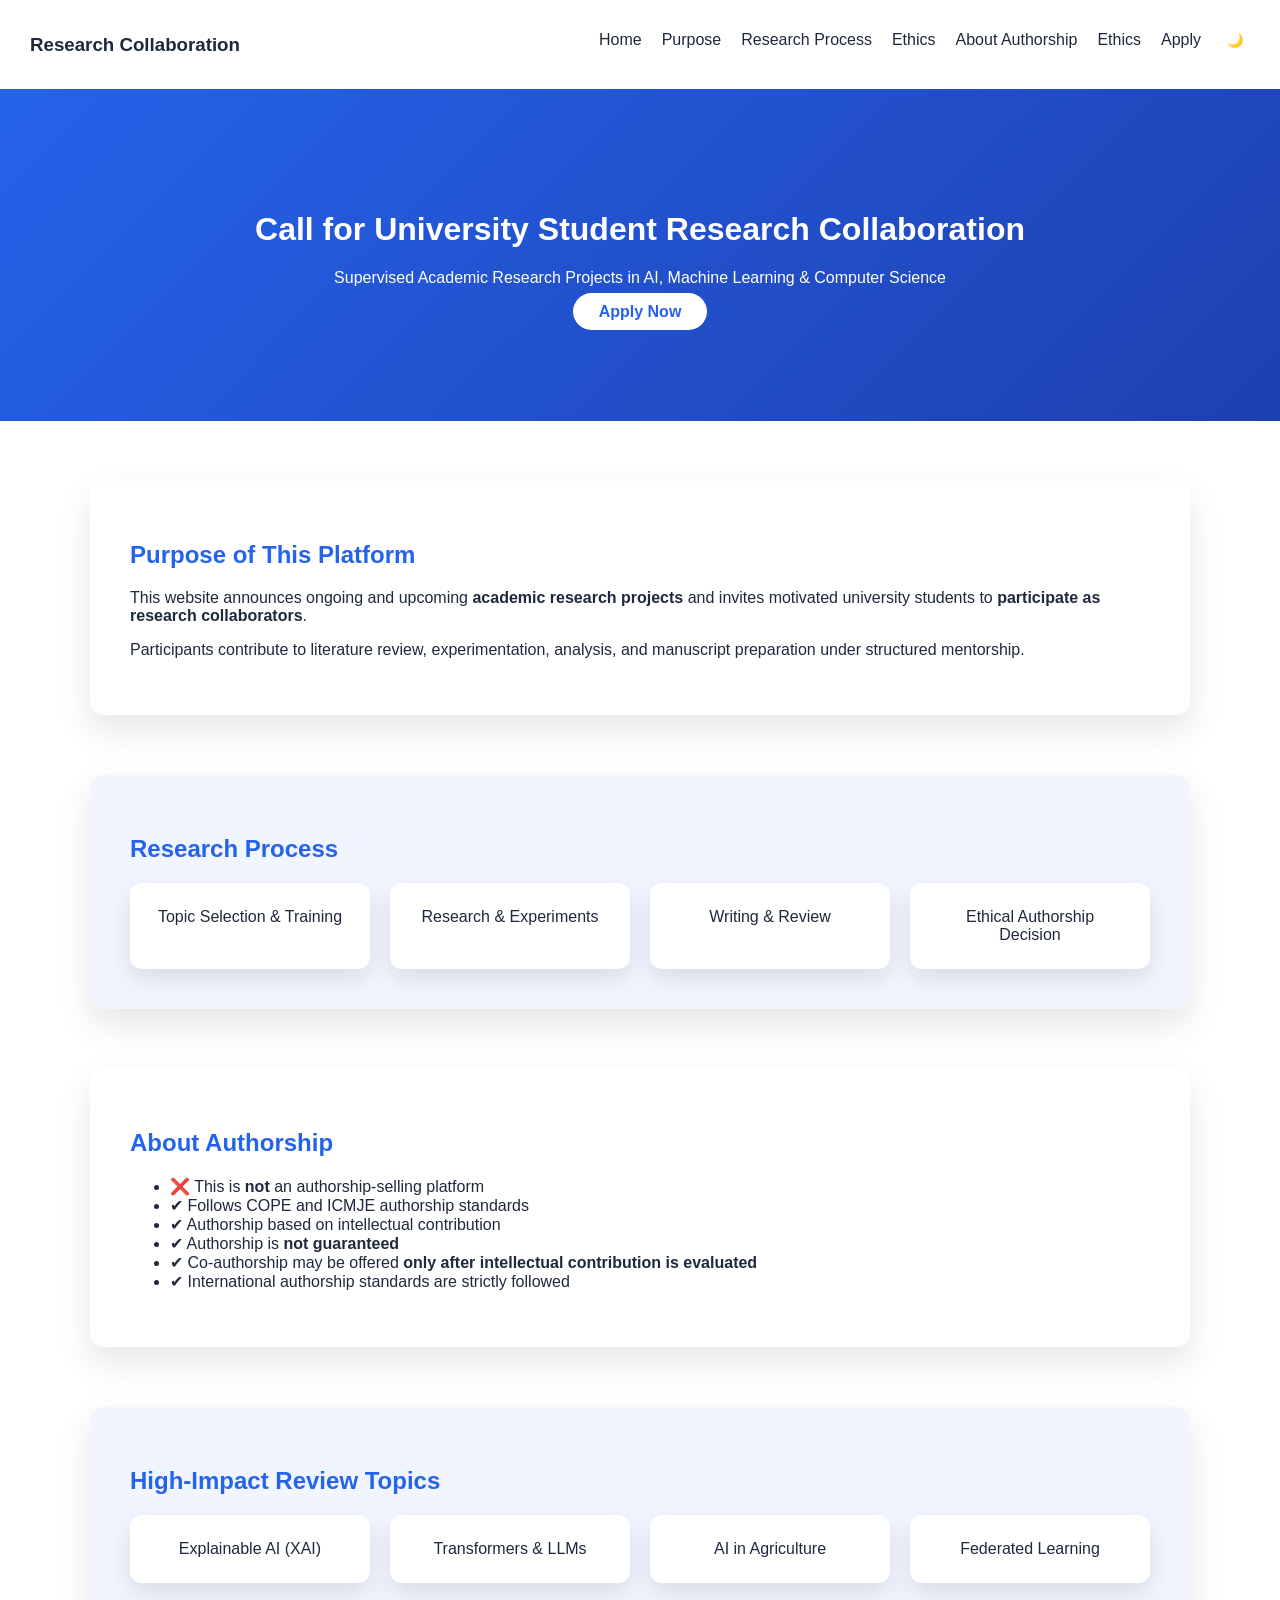
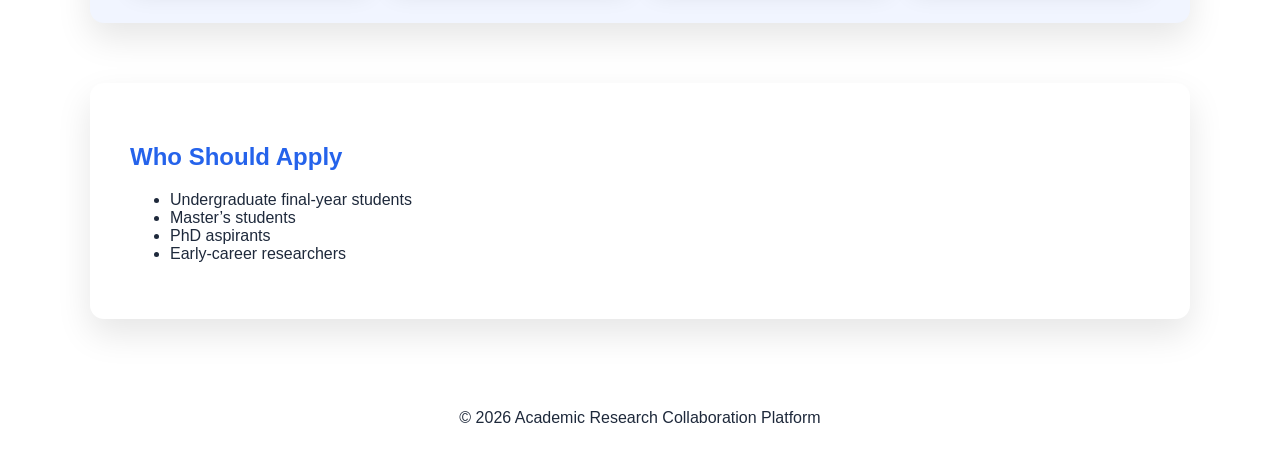
==== index.html @ e1be839b "first" ====
<!DOCTYPE html>
<html lang="en">
<head>
<meta charset="UTF-8">
<title>Call for Student Research Collaboration</title>
<meta name="viewport" content="width=device-width, initial-scale=1.0">
<link rel="stylesheet" href="style.css">
</head>

<body>

<nav>
  <h3>Research Collaboration</h3>
  <ul>
    <li><a href="#index.html">Home</a></li>
    <li><a href="#Purpose">Purpose</a></li>
    <li><a href="#Process">Research Process</a></li>
    <li><a href="#ethics">Ethics</a></li>
    <li><a href="#Authorship">About Authorship</a></li>
    <li><a href="ethics">Ethics</a></li>
    <li><a href="apply.html" Target = "_blank">Apply</a></li>
    <li><button id="darkToggle">🌙</button></li>
  </ul>
</nav>

<header class="hero fade-in">
  <h1>Call for University Student Research Collaboration</h1>
  <p>
    Supervised Academic Research Projects in AI, Machine Learning & Computer Science
  </p>
  <a href="apply.html" Target = "_blank" class="btn">Apply Now</a>
</header>

<section id="Purpose" class="section reveal">
  <h2>Purpose of This Platform</h2>
  <p>
    This website announces ongoing and upcoming <strong>academic research projects</strong>
    and invites motivated university students to <strong>participate as research collaborators</strong>.
  </p>
  <p>
    Participants contribute to literature review, experimentation, analysis, and manuscript preparation
    under structured mentorship.
  </p>
</section>

<!-- HOW IT WORKS -->
<section id ="Process" class="section alt reveal">
  <h2>Research Process</h2>
  <div class="grid">
    <div class="card">Topic Selection & Training</div>
    <div class="card">Research & Experiments</div>
    <div class="card">Writing & Review</div>
    <div class="card">Ethical Authorship Decision</div>
  </div>
</section>


<section id ="ethics" class="section  reveal">
  <h2>About Authorship</h2>
  <ul>
    <li>❌ This is <strong>not</strong> an authorship-selling platform</li>
    <li>✔ Follows COPE and ICMJE authorship standards</li>
   <li>✔ Authorship based on intellectual contribution</li>
    <li>✔ Authorship is <strong>not guaranteed</strong></li>
    <li>✔ Co-authorship may be offered <strong>only after intellectual contribution is evaluated</strong></li>
    <li>✔ International authorship standards are strictly followed</li>
  </ul>
</section>


<!-- TOPICS -->
<section class="section alt reveal">
  <h2>High-Impact Review Topics</h2>
  <div class="grid">
    <div class="card">Explainable AI (XAI)</div>
    <div class="card">Transformers & LLMs</div>
    <div class="card">AI in Agriculture</div>
    <div class="card">Federated Learning</div>
  </div>
</section>






<section class="section reveal">
  <h2>Who Should Apply</h2>
  <ul>
    <li>Undergraduate final-year students</li>
    <li>Master’s students</li>
    <li>PhD aspirants</li>
    <li>Early-career researchers</li>
  </ul>
</section>

<footer>
© 2026 Academic Research Collaboration Platform
</footer>

<script src="script.js"></script>
</body>
</html>
---- style.css ----
:root {
  --bg:#f8fafc;
  --text:#1e293b;
  --card:#ffffff;
  --primary:#2563eb;
}


* {
  box-sizing:border-box;
}



body.dark {
  --bg:#0f172a;
  --text:#e5e7eb;
  --card:#1e293b;
}

.section.alt {
  background:#f1f5ff;
}

body {
  margin:0;
  font-family:'Segoe UI',sans-serif;
  /*background:var(--bg);
  color:var(--text);*/
  transition:.3s;
  background:var(--light);
  color:#1e293b;
}

/* GRID */
.grid {
  display:grid;
  grid-template-columns:repeat(auto-fit,minmax(220px,1fr));
  gap:20px;
  margin-top:20px;
}

.btn {
  background:white;
  color:var(--primary);
  padding:10px 26px;
  border-radius:30px;
  text-decoration:none;
  font-weight:600;
  transition:.3s;
}

nav {
  display:flex;
  justify-content:space-between;
  padding:15px 30px;
  background:var(--card);
  position:sticky;
  top:0;
}

nav ul {
  list-style:none;
  display:flex;
  gap:20px;
}

nav a, nav button {
  color:var(--text);
  text-decoration:none;
  background:none;
  border:none;
  cursor:pointer;
}

.hero {
  padding:100px 20px;
  text-align:center;
  background:linear-gradient(135deg,#2563eb,#1e40af);
  color:white;
}


/* SECTIONS */
.section {
  max-width:1100px;
  margin:60px auto;
  padding:40px;
  background:white;
  border-radius:14px;
  box-shadow:0 15px 35px rgba(0,0,0,.1);
}

/*.section {
  max-width:1100px;
  margin:50px auto;
  padding:40px;
  background:var(--card);
  border-radius:14px;
}*/


h2 {
  color:var(--primary);
}



/*.grid {
  display:grid;
  grid-template-columns:repeat(auto-fit,minmax(240px,1fr));
  gap:20px;
}*/

.card {
  padding:25px;
  background:white;
  border-radius:12px;
  text-align:center;
  box-shadow:0 10px 25px rgba(0,0,0,.1);
  transition:.3s;
}


/*.card {
  padding:20px;
  border-radius:12px;
  background:var(--bg);
  transition:.3s;
}*/

.card:hover {
  transform:translateY(-8px);
}

.fade-in { animation:fade 1.5s; }
.reveal { opacity:0; transform:translateY(30px); transition:1s; }
.reveal.active { opacity:1; transform:none; }

@keyframes fade {
  from{opacity:0}
  to{opacity:1}
}

footer {
  text-align:center;
  padding:30px;
}
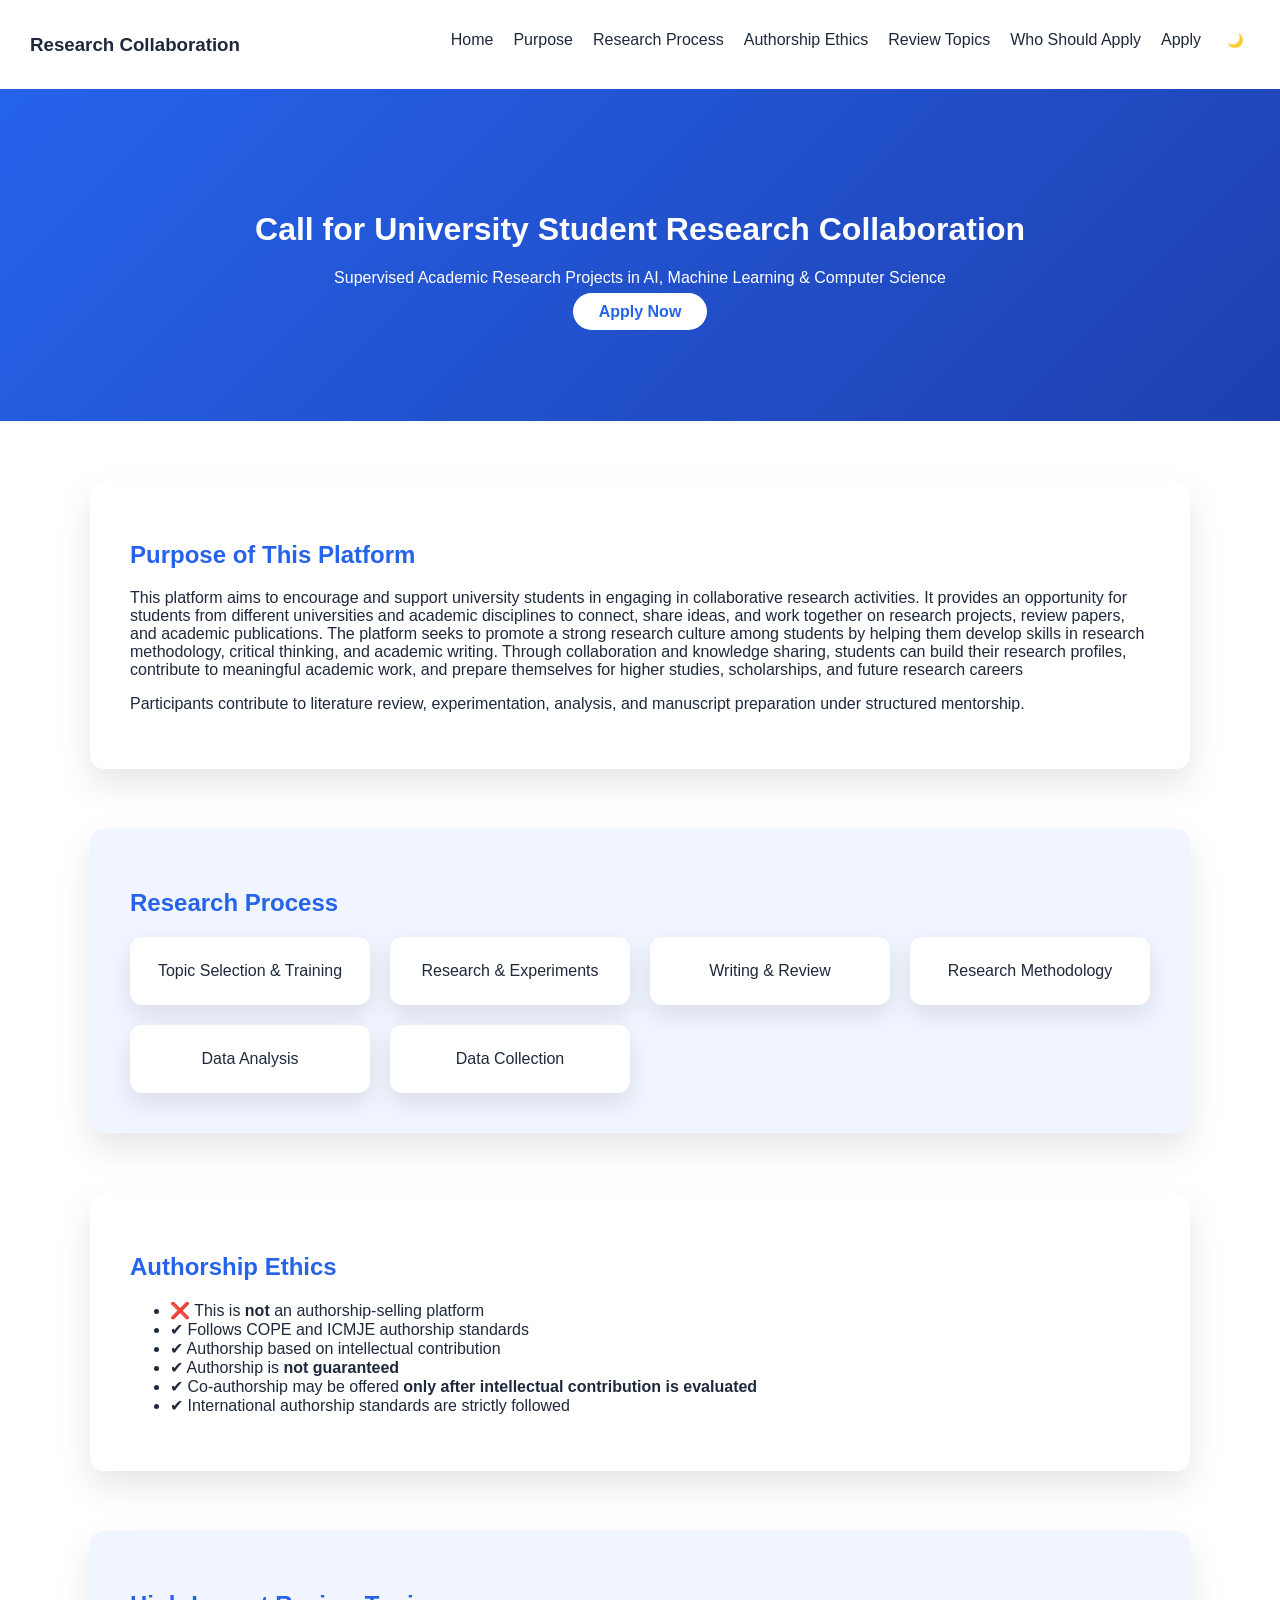
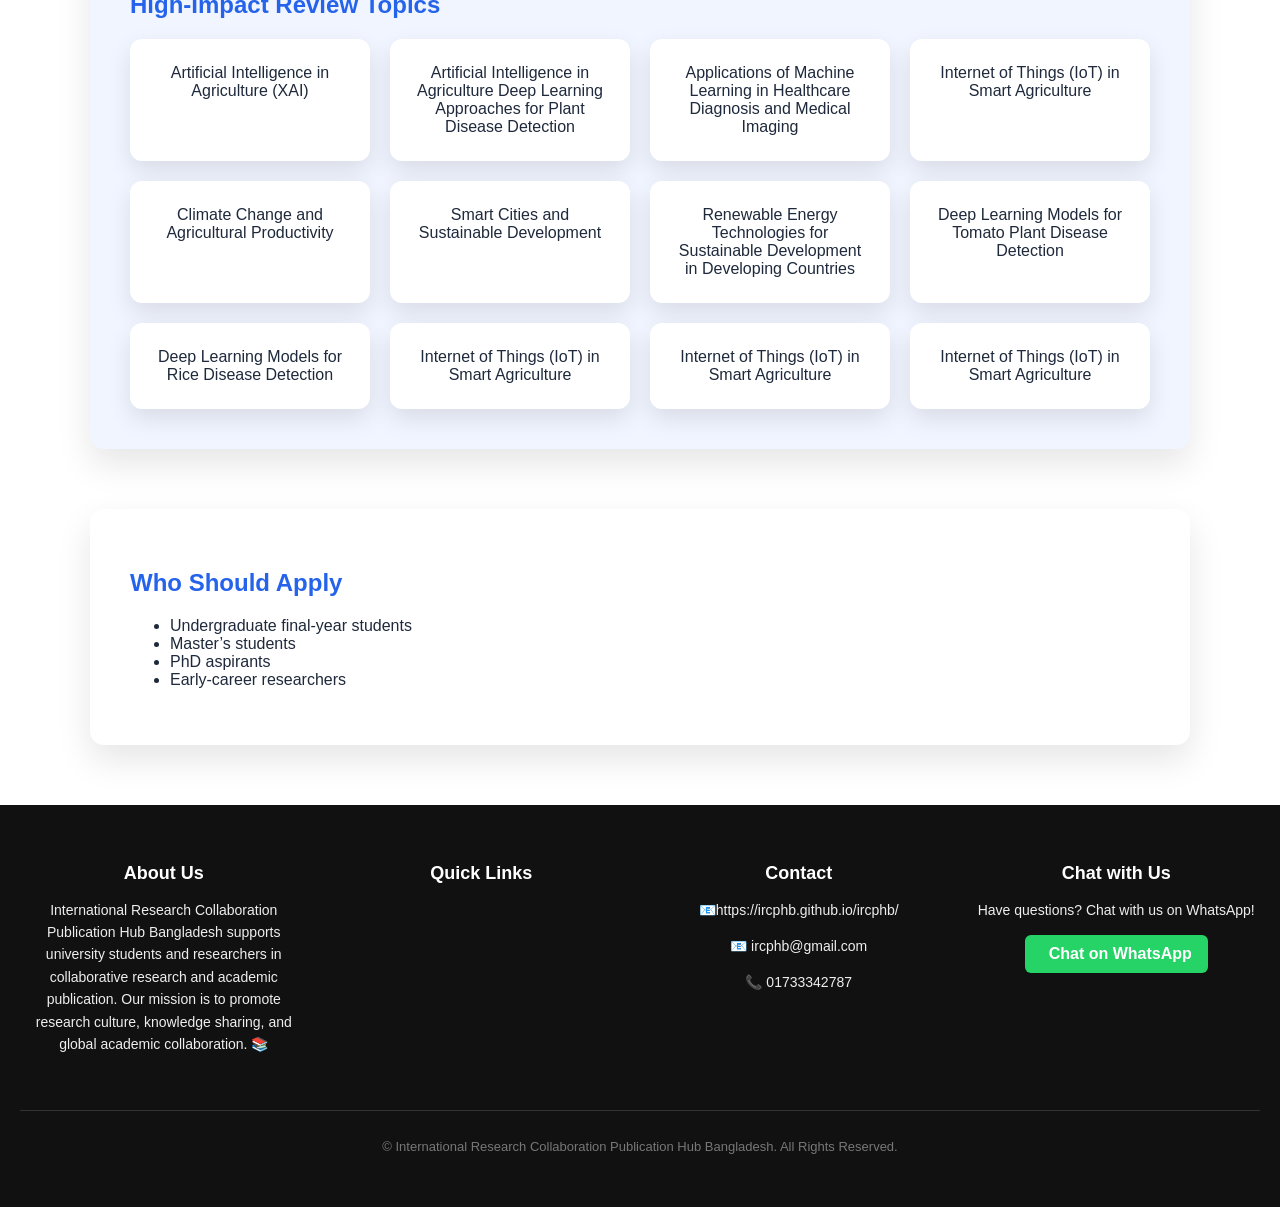
==== commit 652d6223: "update" ====
--- a/index.html
+++ b/index.html
@@ -9,15 +9,15 @@
 
 <body>
 
-<nav>
+<nav> 
   <h3>Research Collaboration</h3>
   <ul>
     <li><a href="#index.html">Home</a></li>
     <li><a href="#Purpose">Purpose</a></li>
     <li><a href="#Process">Research Process</a></li>
-    <li><a href="#ethics">Ethics</a></li>
-    <li><a href="#Authorship">About Authorship</a></li>
-    <li><a href="ethics">Ethics</a></li>
+    <li><a href="#ethics">Authorship Ethics</a></li>
+    <li><a href="#Review">Review Topics</a></li>
+    <li><a href="#Who">Who Should Apply</a></li>
     <li><a href="apply.html" Target = "_blank">Apply</a></li>
     <li><button id="darkToggle">🌙</button></li>
   </ul>
@@ -34,8 +34,8 @@
 <section id="Purpose" class="section reveal">
   <h2>Purpose of This Platform</h2>
   <p>
-    This website announces ongoing and upcoming <strong>academic research projects</strong>
-    and invites motivated university students to <strong>participate as research collaborators</strong>.
+    This platform aims to encourage and support university students in engaging in collaborative research activities. It provides an opportunity for students from different universities and academic disciplines to connect, share ideas, and work together on research projects, review papers, and academic publications. The platform seeks to promote a strong research culture among students by helping them develop skills in research methodology, critical thinking, and academic writing. Through collaboration and knowledge sharing, students can build their research profiles, contribute to meaningful academic work, and prepare themselves for higher studies, scholarships, and future research careers
+    
   </p>
   <p>
     Participants contribute to literature review, experimentation, analysis, and manuscript preparation
@@ -43,20 +43,22 @@
   </p>
 </section>
 
-<!-- HOW IT WORKS -->
+<!-- Process -->
 <section id ="Process" class="section alt reveal">
   <h2>Research Process</h2>
   <div class="grid">
     <div class="card">Topic Selection & Training</div>
     <div class="card">Research & Experiments</div>
     <div class="card">Writing & Review</div>
-    <div class="card">Ethical Authorship Decision</div>
+    <div class="card">Research Methodology</div>
+    <div class="card">Data Analysis</div>
+    <div class="card">Data Collection</div>
   </div>
 </section>
 
 
 <section id ="ethics" class="section  reveal">
-  <h2>About Authorship</h2>
+  <h2>Authorship Ethics</h2>
   <ul>
     <li>❌ This is <strong>not</strong> an authorship-selling platform</li>
     <li>✔ Follows COPE and ICMJE authorship standards</li>
@@ -69,13 +71,23 @@
 
 
 <!-- TOPICS -->
-<section class="section alt reveal">
+<section id ="Review" class="section alt reveal">
   <h2>High-Impact Review Topics</h2>
   <div class="grid">
-    <div class="card">Explainable AI (XAI)</div>
-    <div class="card">Transformers & LLMs</div>
-    <div class="card">AI in Agriculture</div>
-    <div class="card">Federated Learning</div>
+    <div class="card">Artificial Intelligence in Agriculture (XAI)</div>
+    <div class="card">Artificial Intelligence in Agriculture Deep Learning Approaches for Plant Disease Detection</div>
+    <div class="card">Applications of Machine Learning in Healthcare Diagnosis and Medical Imaging</div>
+    <div class="card">Internet of Things (IoT) in Smart Agriculture</div>
+<div class="card">Climate Change and Agricultural Productivity</div>
+<div class="card">Smart Cities and Sustainable Development</div>
+<div class="card">Renewable Energy Technologies for Sustainable Development in Developing Countries</div>
+<div class="card">Deep Learning Models for Tomato Plant Disease Detection</div>
+<div class="card">Deep Learning Models for Rice Disease Detection</div>
+<div class="card">Internet of Things (IoT) in Smart Agriculture</div>
+<div class="card">Internet of Things (IoT) in Smart Agriculture</div>
+<div class="card">Internet of Things (IoT) in Smart Agriculture</div>
+
+     
   </div>
 </section>
 
@@ -84,7 +96,7 @@
 
 
 
-<section class="section reveal">
+<section id ="Who" class="section reveal">
   <h2>Who Should Apply</h2>
   <ul>
     <li>Undergraduate final-year students</li>
@@ -94,9 +106,75 @@
   </ul>
 </section>
 
-<footer>
-© 2026 Academic Research Collaboration Platform
+
+
+
+<footer class="site-footer">
+
+  <div class="footer-top">
+
+    <!-- 1. About Section -->
+    <div class="footer-column">
+      <h3>About Us</h3>
+      <p>International Research Collaboration Publication Hub Bangladesh supports university students and researchers in 
+collaborative research and academic publication. Our mission is to promote
+ research culture, knowledge sharing, and global academic collaboration. 📚</p>
+      <div class="social-links">
+        <a href="#"><i class="fab fa-facebook-f"></i></a>
+        <a href="#"><i class="fab fa-instagram"></i></a>
+        <a href="#"><i class="fab fa-youtube"></i></a>
+        <a href="#"><i class="fab fa-twitter"></i></a>
+      </div>
+    </div>
+
+    <!-- 2. Quick Links -->
+    <div class="footer-column">
+      <h3>Quick Links</h3>
+      <ul>
+        <li><a href="#home"></a></li>
+        <li><a href="#kids"></a></li>
+        <li><a href="#courses"></a></li>
+        <li><a href="#contact"></a></li>
+      </ul>
+    </div>
+
+    <!-- 3. Contact Info -->
+    <div class="footer-column">
+      <h3>Contact</h3>
+       <p>📧https://ircphb.github.io/ircphb/</p>
+      <p>📧 ircphb@gmail.com</p>
+      <p>📞 01733342787</p>
+    </div>
+
+    <!-- WhatsApp Chat Column -->
+<div class="footer-column">
+  <h3>Chat with Us</h3>
+  <p>Have questions? Chat with us on WhatsApp!</p>
+  <a href="https://wa.me/8801733342787" target="_blank" class="whatsapp-btn"> 
+    <i class="fab fa-whatsapp"></i> Chat on WhatsApp
+  </a>
+</div>
+
+  </div>
+
+  <div class="footer-bottom">
+    <p>&copy; International Research Collaboration Publication Hub Bangladesh. All Rights Reserved.</p>
+  </div>
+
 </footer>
+<!-- Footer End -->
+
+
+
+
+
+
+
+
+
+<!--<footer>
+© 2026 International Research Collaboration Publication Hub Bangladesh
+</footer>-->
 
 <script src="script.js"></script>
 </body>
--- a/style.css
+++ b/style.css
@@ -142,7 +142,122 @@
   to{opacity:1}
 }
 
-footer {
+.site-footer {
+  background: #111;
+  color: #eee;
+  padding: 40px 20px;
+  font-family: Arial, sans-serif;
+}
+
+.footer-top {
+  display: grid;
+  grid-template-columns: repeat(auto-fit, minmax(200px,1fr));
+  gap: 30px;
+  margin-bottom: 20px;
+}
+
+.footer-column h3 {
+  color: #fff;
+  margin-bottom: 15px;
+  font-size: 18px;
+}
+
+.footer-column p,
+.footer-column ul {
+  font-size: 14px;
+  line-height: 1.6;
+}
+
+.footer-column ul {
+  list-style: none;
+  padding: 0;
+}
+
+.footer-column ul li {
+  margin-bottom: 8px;
+}
+
+.footer-column ul li a {
+  color: #bbb;
+  text-decoration: none;
+  transition: .3s;
+}
+
+.footer-column ul li a:hover {
+  color: #fff;
+}
+
+.social-links a {
+  margin-right: 10px;
+  color: #bbb;
+  font-size: 18px;
+  transition: .3s;
+}
+
+.social-links a:hover {
+  color: #0d6efd;
+}
+
+
+
+.footer-bottom {
+  text-align: center;
+  font-size: 13px;
+  border-top: 1px solid #333;
+  padding-top: 15px;
+  color: #777;
+}
+
+
+/* Media headings */
+.media h3 {
+  margin-top: 50px;
+  margin-bottom: 20px;
+  color: #0d6efd;
+}
+
+/* Academic gallery */
+.academic-gallery img {
+  width: 180px;
+  border-radius: 8px;
+  margin: 10px;
+  box-shadow: 0 4px 15px rgba(0,0,0,0.1);
+  transition: transform 0.3s;
+}
+
+.academic-gallery img:hover {
+  transform: scale(1.05);
+}
+
+
+.whatsapp-btn {
+  display: inline-flex;
+  align-items: center;
+  gap: 8px;
+  background: #25d366;
+  color: white;
+  padding: 10px 16px;
+  border-radius: 6px;
+  text-decoration: none;
+  font-weight: bold;
+  transition: transform 0.3s ease, box-shadow 0.3s ease;
+}
+
+.whatsapp-btn i {
+  font-size: 20px;
+}
+
+.whatsapp-btn:hover {
+  transform: scale(1.05);
+  box-shadow: 0 8px 15px rgba(0,0,0,0.2);
+}
+
+
+
+
+
+
+<!--footer {
   text-align:center;
   padding:30px;
-}
+}-->
